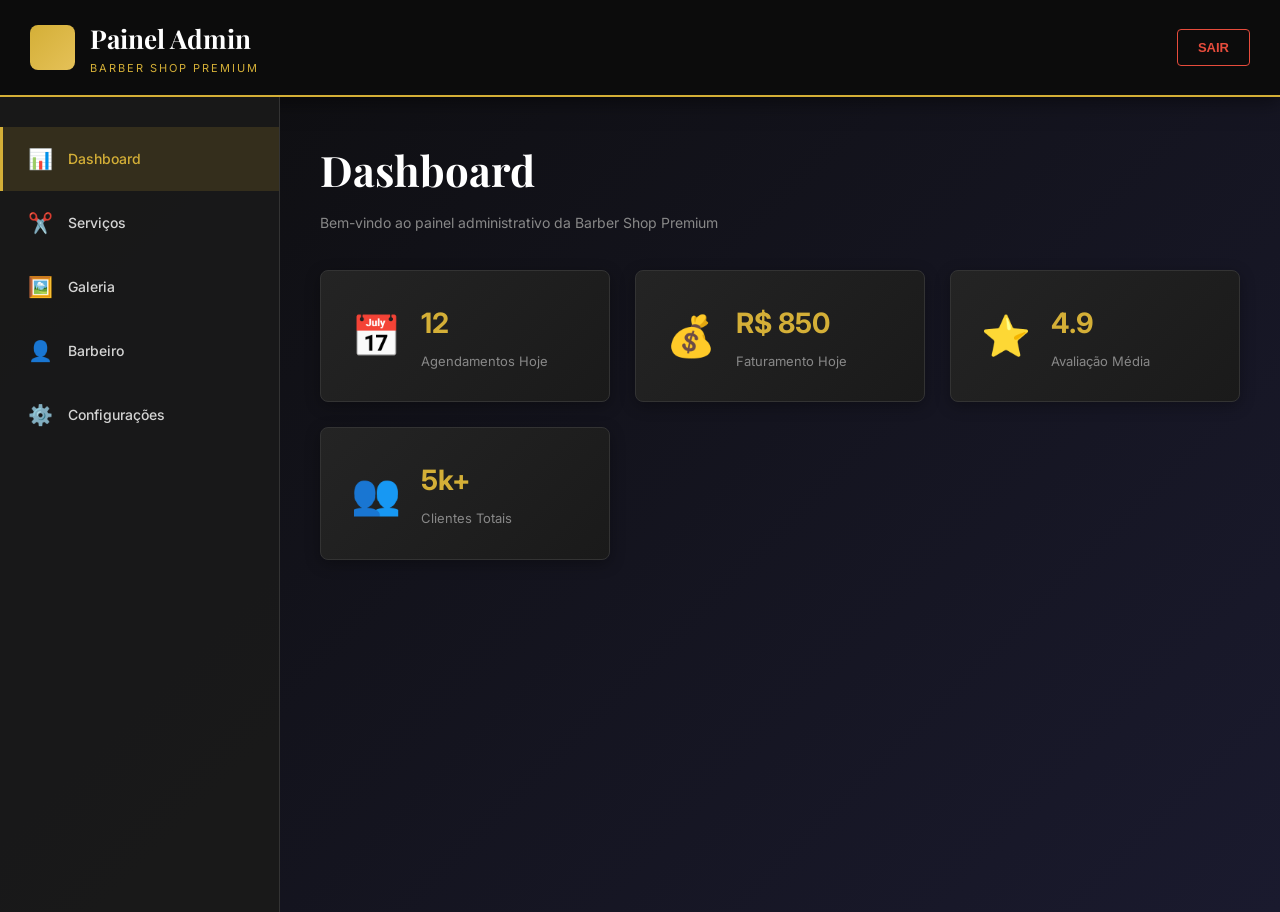
==== admin.html @ 6365f6ae "Add files via upload" ====
<!DOCTYPE html>
<html lang="pt-BR">
<head>
    <meta charset="UTF-8">
    <meta name="viewport" content="width=device-width, initial-scale=1.0">
    <title>Painel Administrativo - Barber Shop Premium</title>
    <link rel="preconnect" href="https://fonts.googleapis.com">
    <link rel="preconnect" href="https://fonts.gstatic.com" crossorigin>
    <link href="https://fonts.googleapis.com/css2?family=Playfair+Display:wght@400;700&family=Inter:wght@400;500;600&display=swap" rel="stylesheet">
    <link rel="stylesheet" href="admin.css">
</head>
<body>
    <!-- Header -->
    <header class="admin-header">
        <div class="admin-header-inner">
            <div class="logo">
                <div class="logo-placeholder"></div>
                <div>
                    <div class="logo-name">Painel Admin</div>
                    <div class="logo-sub">Barber Shop Premium</div>
                </div>
            </div>
            <button class="btn-logout" onclick="alert('Sair do painel')">SAIR</button>
        </div>
    </header>

    <!-- Sidebar Navigation -->
    <div class="admin-wrapper">
        <aside class="admin-sidebar">
            <nav class="admin-nav">
                <a href="#" class="nav-item active" onclick="showSection(event, 'dashboard')">
                    <span class="nav-icon">📊</span>
                    <span class="nav-text">Dashboard</span>
                </a>
                <a href="#" class="nav-item" onclick="showSection(event, 'servicos')">
                    <span class="nav-icon">✂️</span>
                    <span class="nav-text">Serviços</span>
                </a>
                <a href="#" class="nav-item" onclick="showSection(event, 'galeria')">
                    <span class="nav-icon">🖼️</span>
                    <span class="nav-text">Galeria</span>
                </a>
                <a href="#" class="nav-item" onclick="showSection(event, 'barbeiro')">
                    <span class="nav-icon">👤</span>
                    <span class="nav-text">Barbeiro</span>
                </a>
                <a href="#" class="nav-item" onclick="showSection(event, 'configuracoes')">
                    <span class="nav-icon">⚙️</span>
                    <span class="nav-text">Configurações</span>
                </a>
            </nav>
        </aside>

        <main class="admin-main">
            <!-- Dashboard -->
            <section id="dashboard" class="admin-section active">
                <div class="section-header">
                    <h2>Dashboard</h2>
                    <p>Bem-vindo ao painel administrativo da Barber Shop Premium</p>
                </div>
                <div class="dashboard-grid">
                    <div class="dashboard-card">
                        <div class="card-icon">📅</div>
                        <div class="card-content">
                            <div class="card-value">12</div>
                            <div class="card-label">Agendamentos Hoje</div>
                        </div>
                    </div>
                    <div class="dashboard-card">
                        <div class="card-icon">💰</div>
                        <div class="card-content">
                            <div class="card-value">R$ 850</div>
                            <div class="card-label">Faturamento Hoje</div>
                        </div>
                    </div>
                    <div class="dashboard-card">
                        <div class="card-icon">⭐</div>
                        <div class="card-content">
                            <div class="card-value">4.9</div>
                            <div class="card-label">Avaliação Média</div>
                        </div>
                    </div>
                    <div class="dashboard-card">
                        <div class="card-icon">👥</div>
                        <div class="card-content">
                            <div class="card-value">5k+</div>
                            <div class="card-label">Clientes Totais</div>
                        </div>
                    </div>
                </div>
            </section>

            <!-- Serviços -->
            <section id="servicos" class="admin-section">
                <div class="section-header">
                    <h2>Gerenciar Serviços</h2>
                    <p>Adicione, edite ou remova serviços oferecidos</p>
                </div>
                <button class="btn-add" onclick="openServiceModal()">+ Adicionar Novo Serviço</button>
                <div class="admin-services-grid" id="service-list"></div>
            </section>

            <!-- Galeria -->
            <section id="galeria" class="admin-section">
                <div class="section-header">
                    <h2>Gerenciar Galeria</h2>
                    <p>Faça upload e organize as fotos dos seus trabalhos</p>
                </div>
                <button class="btn-add" onclick="openGalleryModal()">+ Adicionar Nova Imagem</button>
                <div class="admin-gallery-grid" id="gallery-list"></div>
            </section>

            <!-- Barbeiro -->
            <section id="barbeiro" class="admin-section">
                <div class="section-header">
                    <h2>Gerenciar Barbeiro</h2>
                    <p>Atualize as informações do perfil do barbeiro</p>
                </div>
                <form class="admin-form" id="barber-form" onsubmit="saveBarberInfo(event)">
                    <div class="form-group">
                        <label>Nome do Barbeiro</label>
                        <input type="text" id="barber-name" value="João Silva" required>
                    </div>
                    <div class="form-group">
                        <label>Título/Especialidade</label>
                        <input type="text" id="barber-title" value="Master Barber & Fundador" required>
                    </div>
                    <div class="form-group">
                        <label>Biografia</label>
                        <textarea id="barber-bio" rows="5" required>Com mais de 10 anos de experiência, João é especialista em cortes clássicos e modernos. Formado pela Escola Nacional de Barbearia, já atendeu mais de 5.000 clientes e participou de competições nacionais de barbeiros. Seu compromisso é entregar precisão e estilo em cada atendimento.</textarea>
                    </div>
                    <div class="form-row">
                        <div class="form-group">
                            <label>Foto do Barbeiro</label>
                            <input type="file" id="barber-photo" accept="image/*">
                            <small>Formatos aceitos: JPG, PNG, GIF (máx. 5MB)</small>
                        </div>
                        <div class="form-group">
                            <label>Preview</label>
                            <img id="barber-preview" src="https://via.placeholder.com/150x150?text=Foto" alt="Preview" class="image-preview">
                        </div>
                    </div>
                    <div class="form-row">
                        <div class="form-group">
                            <label>Anos de Experiência</label>
                            <input type="number" id="barber-exp" value="10" required>
                        </div>
                        <div class="form-group">
                            <label>Clientes Atendidos</label>
                            <input type="number" id="barber-clients" value="5000" required>
                        </div>
                        <div class="form-group">
                            <label>Avaliação (0-5)</label>
                            <input type="number" id="barber-rating" step="0.1" value="4.9" required>
                        </div>
                    </div>
                    <button type="submit" class="btn-save">Salvar Alterações</button>
                </form>
            </section>

            <!-- Configurações -->
            <section id="configuracoes" class="admin-section">
                <div class="section-header">
                    <h2>Configurações Gerais</h2>
                    <p>Ajustes globais do site</p>
                </div>
                
                <div class="config-tabs">
                    <button class="config-tab active" onclick="showConfigTab(event, 'info-geral')">Informações Gerais</button>
                    <button class="config-tab" onclick="showConfigTab(event, 'contato')">Contato & Redes Sociais</button>
                    <button class="config-tab" onclick="showConfigTab(event, 'horarios')">Horários</button>
                </div>

                <!-- Informações Gerais -->
                <div id="info-geral" class="config-content active">
                    <form class="admin-form" onsubmit="saveGeneralInfo(event)">
                        <div class="form-group">
                            <label>Título do Site</label>
                            <input type="text" value="Barber Shop Premium" required>
                        </div>
                        <div class="form-group">
                            <label>Descrição/Tagline</label>
                            <input type="text" value="Est. 2018 · Premium" required>
                        </div>
                        <div class="form-group">
                            <label>Endereço Completo</label>
                            <input type="text" value="Rua Exemplo, 123 — Centro, São Paulo, SP" required>
                        </div>
                        <button type="submit" class="btn-save">Salvar</button>
                    </form>
                </div>

                <!-- Contato & Redes Sociais -->
                <div id="contato" class="config-content">
                    <form class="admin-form" onsubmit="saveContactInfo(event)">
                        <div class="form-group">
                            <label>Telefone (com DDD)</label>
                            <input type="tel" value="(11) 99999-9999" placeholder="(XX) XXXXX-XXXX" required>
                        </div>
                        <div class="form-group">
                            <label>WhatsApp (apenas números)</label>
                            <input type="text" value="5511999999999" placeholder="55XXXXXXXXXX" required>
                        </div>
                        <div class="form-group">
                            <label>E-mail</label>
                            <input type="email" value="contato@barbershop.com" required>
                        </div>
                        <div class="form-group">
                            <label>Instagram (usuário)</label>
                            <input type="text" value="barbershoppremium" placeholder="@usuario" required>
                        </div>
                        <button type="submit" class="btn-save">Salvar</button>
                    </form>
                </div>

                <!-- Horários -->
                <div id="horarios" class="config-content">
                    <form class="admin-form" onsubmit="saveHours(event)">
                        <div class="form-row">
                            <div class="form-group">
                                <label>Segunda a Sexta</label>
                                <input type="text" value="09h às 20h" required>
                            </div>
                            <div class="form-group">
                                <label>Sábado</label>
                                <input type="text" value="09h às 18h" required>
                            </div>
                            <div class="form-group">
                                <label>Domingo</label>
                                <input type="text" value="Fechado" required>
                            </div>
                        </div>
                        <button type="submit" class="btn-save">Salvar</button>
                    </form>
                </div>
            </section>
        </main>
    </div>

    <!-- Modal Serviço -->
    <div class="admin-modal-overlay" id="service-modal">
        <div class="admin-modal">
            <button class="modal-close" onclick="closeServiceModal()">×</button>
            <h3>Adicionar/Editar Serviço</h3>
            <form id="service-form" onsubmit="saveService(event)">
                <input type="hidden" id="service-id">
                
                <div class="form-group">
                    <label>Nome do Serviço</label>
                    <input type="text" id="service-name" required>
                </div>

                <div class="form-group">
                    <label>Preço (R$)</label>
                    <input type="number" id="service-price" step="0.01" required>
                </div>

                <div class="form-group">
                    <label>Categoria</label>
                    <select id="service-category" required>
                        <option value="cortes">Cortes</option>
                        <option value="barbas">Barbas</option>
                        <option value="sobrancelhas">Sobrancelhas</option>
                        <option value="bigode">Bigode</option>
                        <option value="pintura">Pinturas & Tratamentos</option>
                    </select>
                </div>

                <div class="form-group">
                    <label>Imagem do Serviço</label>
                    <input type="file" id="service-image" accept="image/*" required>
                    <small>Formatos aceitos: JPG, PNG, GIF (máx. 5MB)</small>
                </div>

                <div class="form-group">
                    <label>Preview da Imagem</label>
                    <img id="service-preview" src="" alt="Preview" class="image-preview" style="display:none;">
                </div>

                <div class="modal-actions">
                    <button type="submit" class="btn-save">Salvar Serviço</button>
                    <button type="button" class="btn-cancel" onclick="closeServiceModal()">Cancelar</button>
                </div>
            </form>
        </div>
    </div>

    <!-- Modal Galeria -->
    <div class="admin-modal-overlay" id="gallery-modal">
        <div class="admin-modal">
            <button class="modal-close" onclick="closeGalleryModal()">×</button>
            <h3>Adicionar/Editar Imagem da Galeria</h3>
            <form id="gallery-form" onsubmit="saveGallery(event)">
                <input type="hidden" id="gallery-id">

                <div class="form-group">
                    <label>Imagem do Trabalho</label>
                    <input type="file" id="gallery-image" accept="image/*" required>
                    <small>Formatos aceitos: JPG, PNG, GIF (máx. 5MB)</small>
                </div>

                <div class="form-group">
                    <label>Preview</label>
                    <img id="gallery-preview" src="" alt="Preview" class="image-preview" style="display:none;">
                </div>

                <div class="form-group">
                    <label>Legenda/Descrição</label>
                    <input type="text" id="gallery-label" placeholder="Ex: Degradê Moderno" required>
                </div>

                <div class="modal-actions">
                    <button type="submit" class="btn-save">Salvar Imagem</button>
                    <button type="button" class="btn-cancel" onclick="closeGalleryModal()">Cancelar</button>
                </div>
            </form>
        </div>
    </div>

    <script src="admin.js"></script>
</body>
</html>
---- admin.css ----
/* admin.css - Painel Administrativo Premium */

*, *::before, *::after { box-sizing: border-box; margin: 0; padding: 0; }

:root {
    --admin-black: #0d0d0d;
    --admin-dark: #1a1a1a;
    --admin-mid: #242424;
    --admin-border: #333333;
    --admin-muted: #888888;
    --admin-light: #d4d4d4;
    --admin-white: #ffffff;
    --admin-accent: #d4af37;
    --admin-accent-hover: #e5c158;
    --admin-red: #e74c3c;
}

body {
    font-family: 'Inter', sans-serif;
    background: linear-gradient(135deg, var(--admin-black) 0%, #1a1a2e 100%);
    color: var(--admin-light);
    font-size: 15px;
    line-height: 1.6;
}

/* Header */
.admin-header {
    background: rgba(13, 13, 13, 0.98);
    border-bottom: 2px solid var(--admin-accent);
    padding: 18px 30px;
    box-shadow: 0 4px 20px rgba(0,0,0,0.5);
    backdrop-filter: blur(15px);
}

.admin-header-inner {
    max-width: 1600px;
    margin: 0 auto;
    display: flex;
    align-items: center;
    justify-content: space-between;
}

.logo {
    display: flex;
    align-items: center;
    gap: 15px;
}

.logo-placeholder {
    width: 45px;
    height: 45px;
    background: linear-gradient(135deg, var(--admin-accent), #e5c158);
    border-radius: 8px;
}

.logo-name {
    font-family: 'Playfair Display', serif;
    font-size: 26px;
    font-weight: 700;
    color: var(--admin-white);
}

.logo-sub {
    font-size: 11px;
    color: var(--admin-accent);
    letter-spacing: 2px;
    text-transform: uppercase;
}

.btn-logout {
    background: transparent;
    border: 1px solid var(--admin-red);
    color: var(--admin-red);
    padding: 10px 20px;
    font-size: 13px;
    font-weight: 600;
    cursor: pointer;
    border-radius: 4px;
    transition: all 0.3s;
}

.btn-logout:hover {
    background: var(--admin-red);
    color: var(--admin-white);
}

/* Wrapper */
.admin-wrapper {
    display: flex;
    min-height: calc(100vh - 85px);
}

/* Sidebar */
.admin-sidebar {
    width: 280px;
    background: rgba(26, 26, 26, 0.95);
    border-right: 1px solid var(--admin-border);
    padding: 30px 0;
    position: sticky;
    top: 85px;
    height: calc(100vh - 85px);
    overflow-y: auto;
}

.admin-nav {
    display: flex;
    flex-direction: column;
}

.nav-item {
    display: flex;
    align-items: center;
    gap: 15px;
    padding: 16px 25px;
    color: var(--admin-light);
    text-decoration: none;
    transition: all 0.3s;
    border-left: 3px solid transparent;
    cursor: pointer;
}

.nav-item:hover {
    background: rgba(212, 175, 55, 0.1);
    color: var(--admin-accent);
    border-left-color: var(--admin-accent);
}

.nav-item.active {
    background: rgba(212, 175, 55, 0.15);
    color: var(--admin-accent);
    border-left-color: var(--admin-accent);
    font-weight: 600;
}

.nav-icon {
    font-size: 20px;
}

.nav-text {
    font-size: 14px;
    font-weight: 500;
}

/* Main Content */
.admin-main {
    flex: 1;
    padding: 40px;
    overflow-y: auto;
}

.admin-section {
    display: none;
    animation: fadeIn 0.5s ease;
}

.admin-section.active {
    display: block;
}

@keyframes fadeIn {
    from { opacity: 0; transform: translateY(10px); }
    to { opacity: 1; transform: translateY(0); }
}

.section-header {
    margin-bottom: 35px;
}

.section-header h2 {
    font-family: 'Playfair Display', serif;
    font-size: 42px;
    font-weight: 700;
    color: var(--admin-white);
    margin-bottom: 8px;
}

.section-header p {
    color: var(--admin-muted);
    font-size: 14px;
}

/* Dashboard */
.dashboard-grid {
    display: grid;
    grid-template-columns: repeat(auto-fit, minmax(280px, 1fr));
    gap: 25px;
    margin-bottom: 40px;
}

.dashboard-card {
    background: linear-gradient(135deg, var(--admin-mid), var(--admin-dark));
    border: 1px solid var(--admin-border);
    padding: 30px;
    border-radius: 8px;
    display: flex;
    align-items: center;
    gap: 20px;
    transition: all 0.3s;
    box-shadow: 0 4px 15px rgba(0,0,0,0.3);
}

.dashboard-card:hover {
    border-color: var(--admin-accent);
    transform: translateY(-5px);
}

.card-icon {
    font-size: 40px;
}

.card-value {
    font-size: 28px;
    font-weight: 700;
    color: var(--admin-accent);
}

.card-label {
    font-size: 13px;
    color: var(--admin-muted);
    margin-top: 5px;
}

/* Buttons */
.btn-add {
    background: linear-gradient(135deg, var(--admin-accent), var(--admin-accent-hover));
    border: none;
    color: var(--admin-black);
    padding: 14px 28px;
    font-size: 14px;
    font-weight: 700;
    cursor: pointer;
    border-radius: 4px;
    transition: all 0.3s;
    margin-bottom: 30px;
    letter-spacing: 1px;
}

.btn-add:hover {
    transform: translateY(-2px);
    box-shadow: 0 4px 15px rgba(212, 175, 55, 0.3);
}

/* Services Grid */
.admin-services-grid {
    display: grid;
    grid-template-columns: repeat(auto-fill, minmax(280px, 1fr));
    gap: 25px;
}

.service-card {
    background: linear-gradient(135deg, var(--admin-mid), var(--admin-dark));
    border: 1px solid var(--admin-border);
    border-radius: 8px;
    overflow: hidden;
    transition: all 0.3s;
}

.service-card:hover {
    border-color: var(--admin-accent);
    transform: translateY(-5px);
    box-shadow: 0 10px 30px rgba(212, 175, 55, 0.2);
}

.service-card-img {
    width: 100%;
    height: 180px;
    object-fit: cover;
}

.service-card-info {
    padding: 20px;
}

.service-card-name {
    font-size: 16px;
    font-weight: 700;
    color: var(--admin-white);
    margin-bottom: 8px;
}

.service-card-price {
    font-size: 18px;
    color: var(--admin-accent);
    font-weight: 700;
    margin-bottom: 15px;
}

.service-card-actions {
    display: flex;
    gap: 10px;
}

.service-card-actions button {
    flex: 1;
    padding: 8px;
    font-size: 12px;
    border: none;
    border-radius: 4px;
    cursor: pointer;
    font-weight: 600;
    transition: all 0.3s;
}

.btn-edit {
    background: var(--admin-accent);
    color: var(--admin-black);
}

.btn-edit:hover {
    background: var(--admin-accent-hover);
}

.btn-delete {
    background: var(--admin-red);
    color: var(--admin-white);
}

.btn-delete:hover {
    background: #c0392b;
}

/* Gallery Grid */
.admin-gallery-grid {
    display: grid;
    grid-template-columns: repeat(auto-fill, minmax(220px, 1fr));
    gap: 20px;
}

.gallery-item {
    background: var(--admin-mid);
    border: 1px solid var(--admin-border);
    border-radius: 8px;
    overflow: hidden;
    transition: all 0.3s;
}

.gallery-item:hover {
    border-color: var(--admin-accent);
    transform: translateY(-5px);
}

.gallery-item-img {
    width: 100%;
    height: 150px;
    object-fit: cover;
}

.gallery-item-label {
    padding: 12px;
    font-size: 13px;
    color: var(--admin-light);
    text-align: center;
}

.gallery-item-actions {
    padding: 0 12px 12px;
    display: flex;
    gap: 8px;
}

.gallery-item-actions button {
    flex: 1;
    padding: 6px;
    font-size: 11px;
    border: none;
    border-radius: 3px;
    cursor: pointer;
    font-weight: 600;
    transition: all 0.3s;
}

/* Forms */
.admin-form {
    background: linear-gradient(135deg, rgba(36, 36, 36, 0.8), rgba(26, 26, 26, 0.8));
    border: 1px solid var(--admin-border);
    padding: 35px;
    border-radius: 8px;
    max-width: 900px;
}

.form-group {
    margin-bottom: 25px;
}

.form-group label {
    display: block;
    font-size: 14px;
    font-weight: 600;
    color: var(--admin-light);
    margin-bottom: 10px;
}

.form-group input,
.form-group textarea,
.form-group select {
    width: 100%;
    padding: 12px 15px;
    background: rgba(13, 13, 13, 0.8);
    border: 1px solid var(--admin-border);
    color: var(--admin-white);
    font-size: 14px;
    border-radius: 4px;
    font-family: 'Inter', sans-serif;
    transition: all 0.3s;
}

.form-group input:focus,
.form-group textarea:focus,
.form-group select:focus {
    outline: none;
    border-color: var(--admin-accent);
    box-shadow: 0 0 10px rgba(212, 175, 55, 0.2);
}

.form-group textarea {
    resize: vertical;
}

.form-group small {
    display: block;
    margin-top: 6px;
    color: var(--admin-muted);
    font-size: 12px;
}

.form-row {
    display: grid;
    grid-template-columns: repeat(auto-fit, minmax(250px, 1fr));
    gap: 20px;
}

.image-preview {
    width: 150px;
    height: 150px;
    object-fit: cover;
    border: 1px solid var(--admin-border);
    border-radius: 4px;
}

.btn-save {
    background: linear-gradient(135deg, var(--admin-accent), var(--admin-accent-hover));
    border: none;
    color: var(--admin-black);
    padding: 14px 35px;
    font-size: 14px;
    font-weight: 700;
    cursor: pointer;
    border-radius: 4px;
    transition: all 0.3s;
    letter-spacing: 1px;
}

.btn-save:hover {
    transform: translateY(-2px);
    box-shadow: 0 4px 15px rgba(212, 175, 55, 0.3);
}

/* Config Tabs */
.config-tabs {
    display: flex;
    gap: 10px;
    margin-bottom: 30px;
    border-bottom: 1px solid var(--admin-border);
}

.config-tab {
    background: transparent;
    border: none;
    color: var(--admin-light);
    padding: 15px 20px;
    font-size: 14px;
    font-weight: 600;
    cursor: pointer;
    border-bottom: 3px solid transparent;
    transition: all 0.3s;
}

.config-tab:hover {
    color: var(--admin-accent);
}

.config-tab.active {
    color: var(--admin-accent);
    border-bottom-color: var(--admin-accent);
}

.config-content {
    display: none;
}

.config-content.active {
    display: block;
}

/* Modals */
.admin-modal-overlay {
    position: fixed;
    top: 0; left: 0; width: 100%; height: 100%;
    background: rgba(0,0,0,0.9);
    display: none;
    align-items: center;
    justify-content: center;
    z-index: 1000;
}

.admin-modal-overlay.show {
    display: flex;
}

.admin-modal {
    background: linear-gradient(135deg, var(--admin-mid), var(--admin-dark));
    border: 1px solid var(--admin-accent);
    padding: 40px;
    width: 90%;
    max-width: 600px;
    border-radius: 8px;
    position: relative;
    box-shadow: 0 10px 40px rgba(0,0,0,0.7);
}

.admin-modal h3 {
    font-family: 'Playfair Display', serif;
    font-size: 28px;
    color: var(--admin-white);
    margin-bottom: 25px;
}

.modal-close {
    position: absolute;
    top: 15px; right: 20px;
    background: none;
    border: none;
    color: var(--admin-light);
    font-size: 32px;
    cursor: pointer;
    transition: color 0.3s;
}

.modal-close:hover {
    color: var(--admin-accent);
}

.modal-actions {
    display: flex;
    gap: 15px;
    justify-content: flex-end;
    margin-top: 30px;
}

.btn-cancel {
    background: transparent;
    border: 1px solid var(--admin-border);
    color: var(--admin-light);
    padding: 12px 25px;
    font-size: 14px;
    font-weight: 600;
    cursor: pointer;
    border-radius: 4px;
    transition: all 0.3s;
}

.btn-cancel:hover {
    border-color: var(--admin-accent);
    color: var(--admin-accent);
}

/* Responsividade */
@media (max-width: 1024px) {
    .admin-wrapper {
        flex-direction: column;
    }

    .admin-sidebar {
        width: 100%;
        height: auto;
        position: static;
        border-right: none;
        border-bottom: 1px solid var(--admin-border);
        padding: 15px 0;
    }

    .admin-nav {
        flex-direction: row;
        overflow-x: auto;
    }

    .nav-item {
        white-space: nowrap;
    }

    .admin-main {
        padding: 30px;
    }
}

@media (max-width: 768px) {
    .admin-header-inner {
        flex-direction: column;
        gap: 15px;
    }

    .admin-main {
        padding: 20px;
    }

    .section-header h2 {
        font-size: 28px;
    }

    .dashboard-grid {
        grid-template-columns: 1fr;
    }

    .admin-services-grid {
        grid-template-columns: repeat(auto-fill, minmax(200px, 1fr));
    }

    .admin-gallery-grid {
        grid-template-columns: repeat(auto-fill, minmax(150px, 1fr));
    }

    .form-row {
        grid-template-columns: 1fr;
    }

    .admin-modal {
        padding: 25px;
        width: 95%;
    }

    .nav-item {
        padding: 12px 15px;
        font-size: 12px;
    }

    .nav-icon {
        font-size: 16px;
    }

    .nav-text {
        display: none;
    }
}

@media (max-width: 480px) {
    .admin-main {
        padding: 15px;
    }

    .section-header h2 {
        font-size: 22px;
    }

    .admin-services-grid,
    .admin-gallery-grid {
        grid-template-columns: 1fr;
    }

    .dashboard-card {
        flex-direction: column;
        text-align: center;
    }

    .config-tabs {
        flex-direction: column;
    }

    .config-tab {
        border-bottom: none;
        border-left: 3px solid transparent;
    }

    .config-tab.active {
        border-left-color: var(--admin-accent);
        border-bottom: none;
    }
}
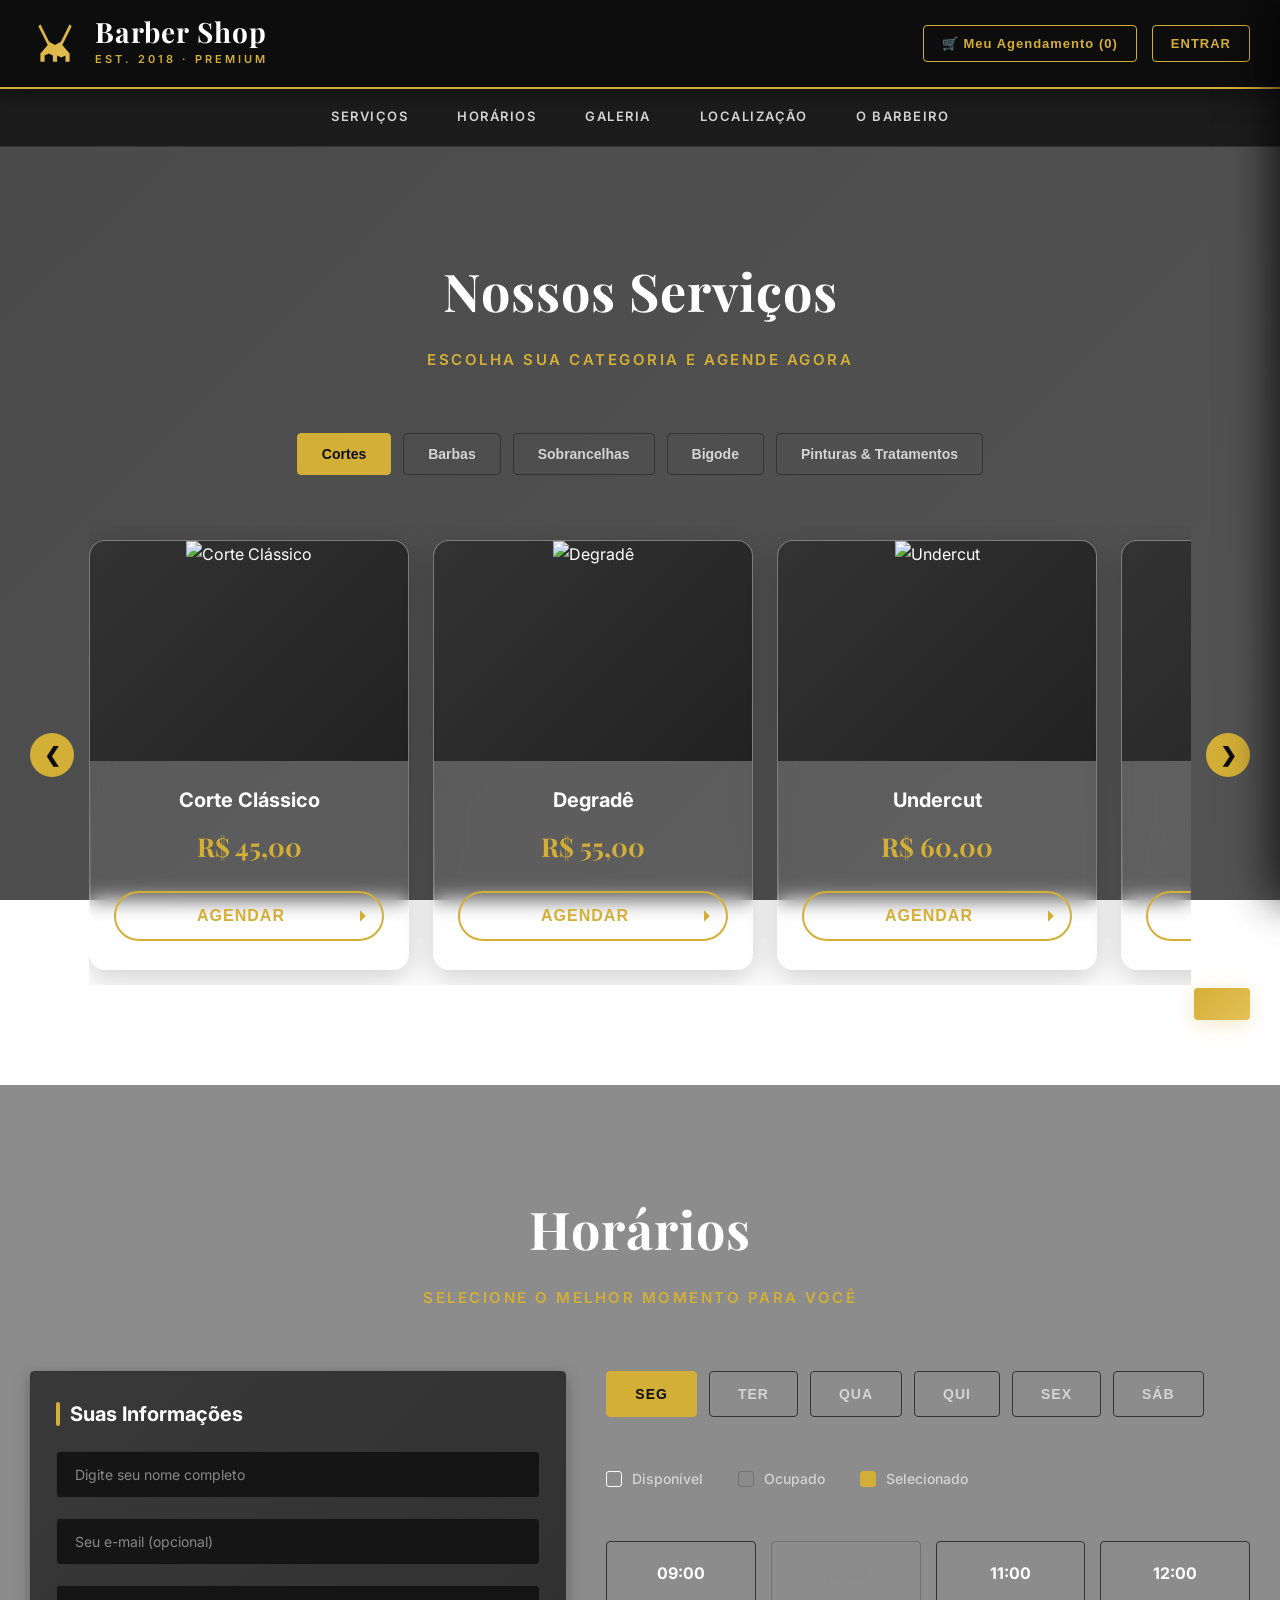
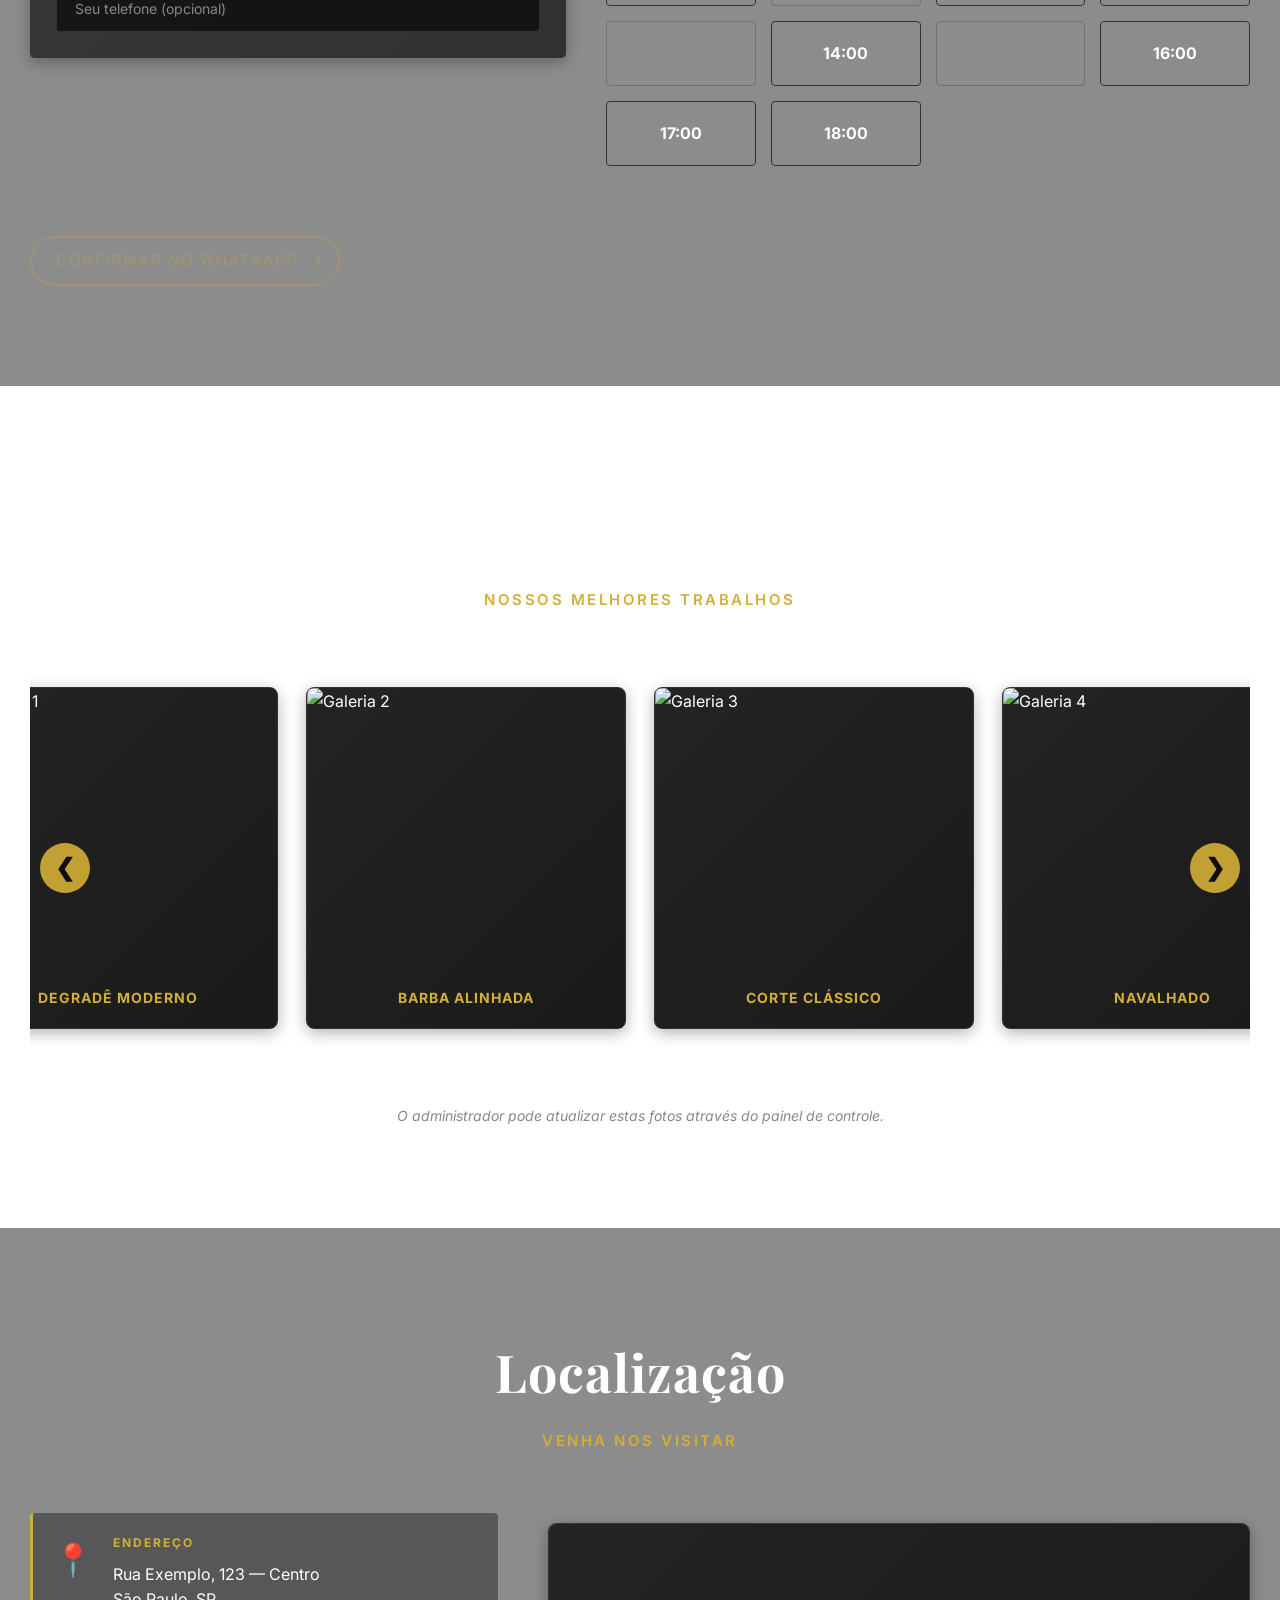
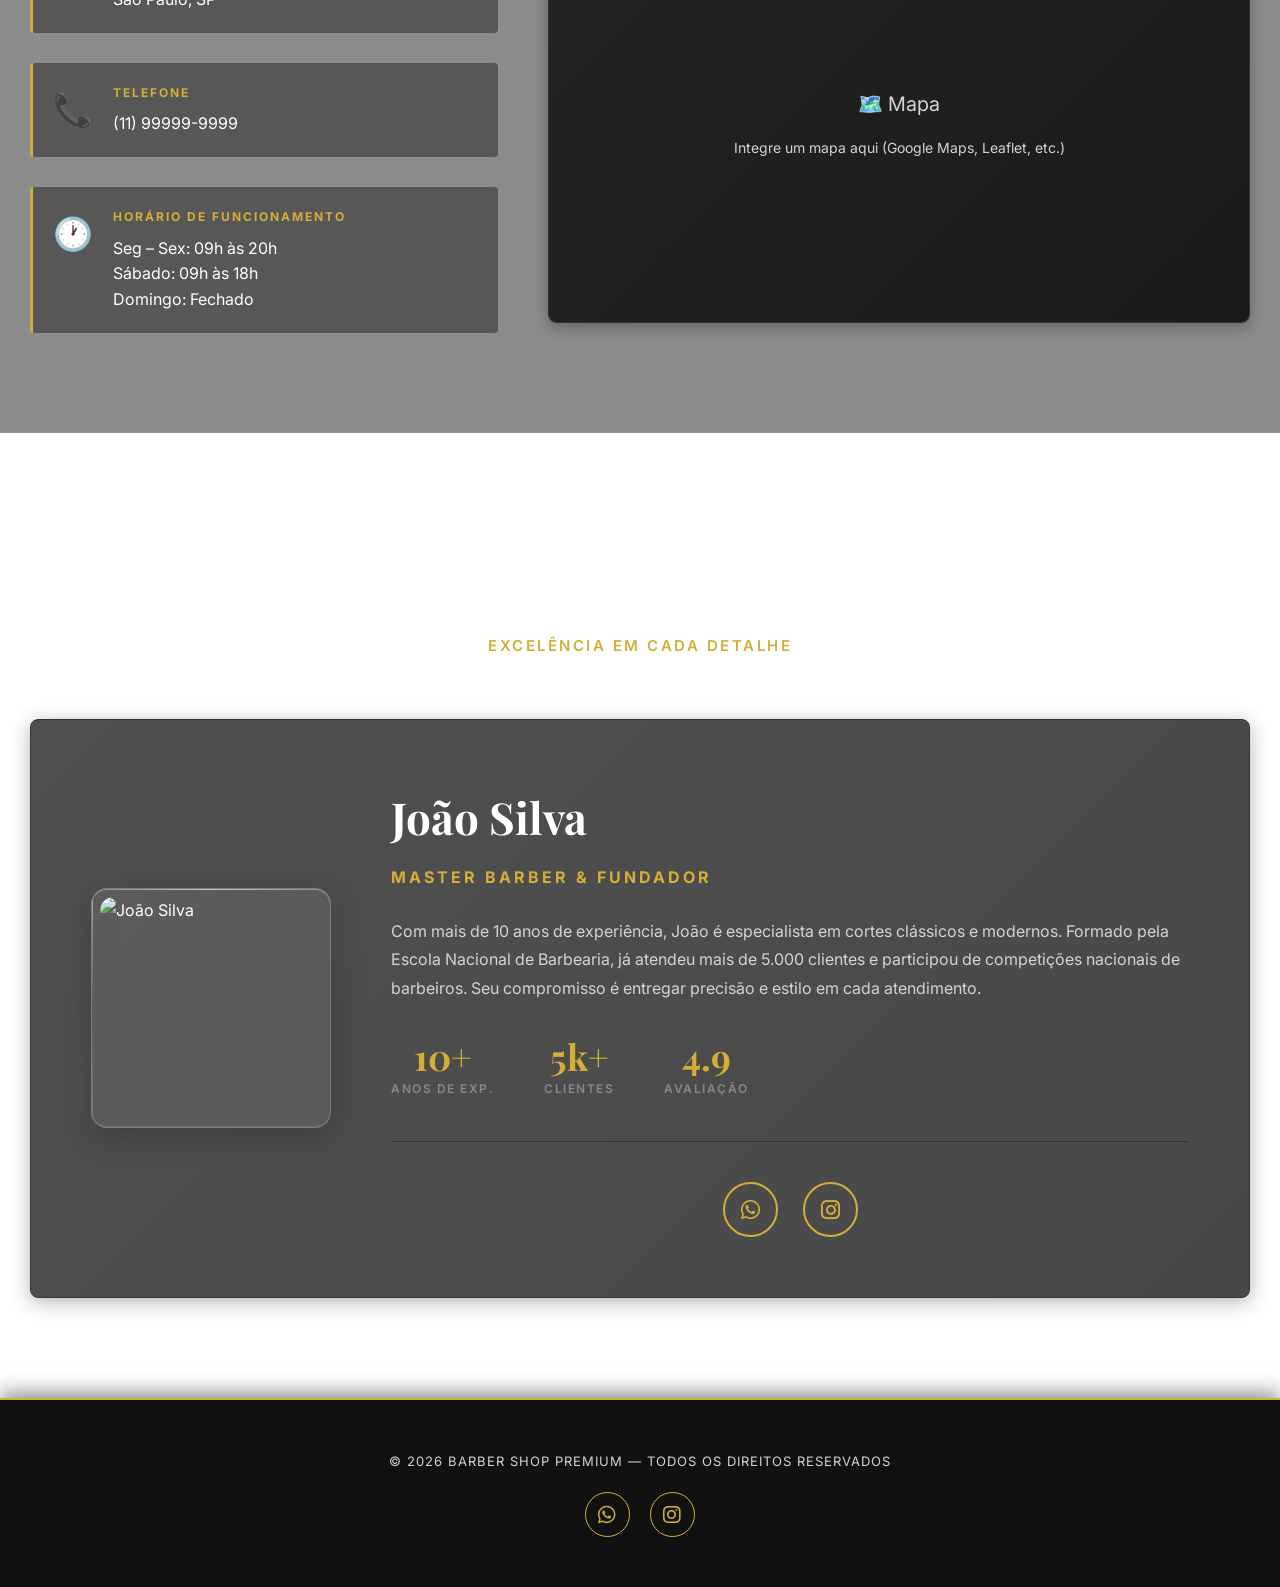
==== commit aaf5db1c: "Update admin.html 30/03" ====
--- a/admin.html
+++ b/admin.html
@@ -20,7 +20,7 @@
                     <div class="logo-sub">Barber Shop Premium</div>
                 </div>
             </div>
-            <button class="btn-logout" onclick="alert('Sair do painel')">SAIR</button>
+            <button class="btn-logout" onclick="handleLogout()">SAIR</button>
         </div>
     </header>
 
@@ -318,5 +318,11 @@
     </div>
 
     <script src="admin.js"></script>
+    <script>
+        // Verificar login antes de carregar
+        if (!localStorage.getItem('admin_logged')) {
+            window.location.href = 'index.html';
+        }
+    </script>
 </body>
 </html>
--- a/admin.css
+++ b/admin.css
@@ -1,4 +1,3 @@
-/* admin.css - Painel Administrativo Premium */
 
 *, *::before, *::after { box-sizing: border-box; margin: 0; padding: 0; }
 
